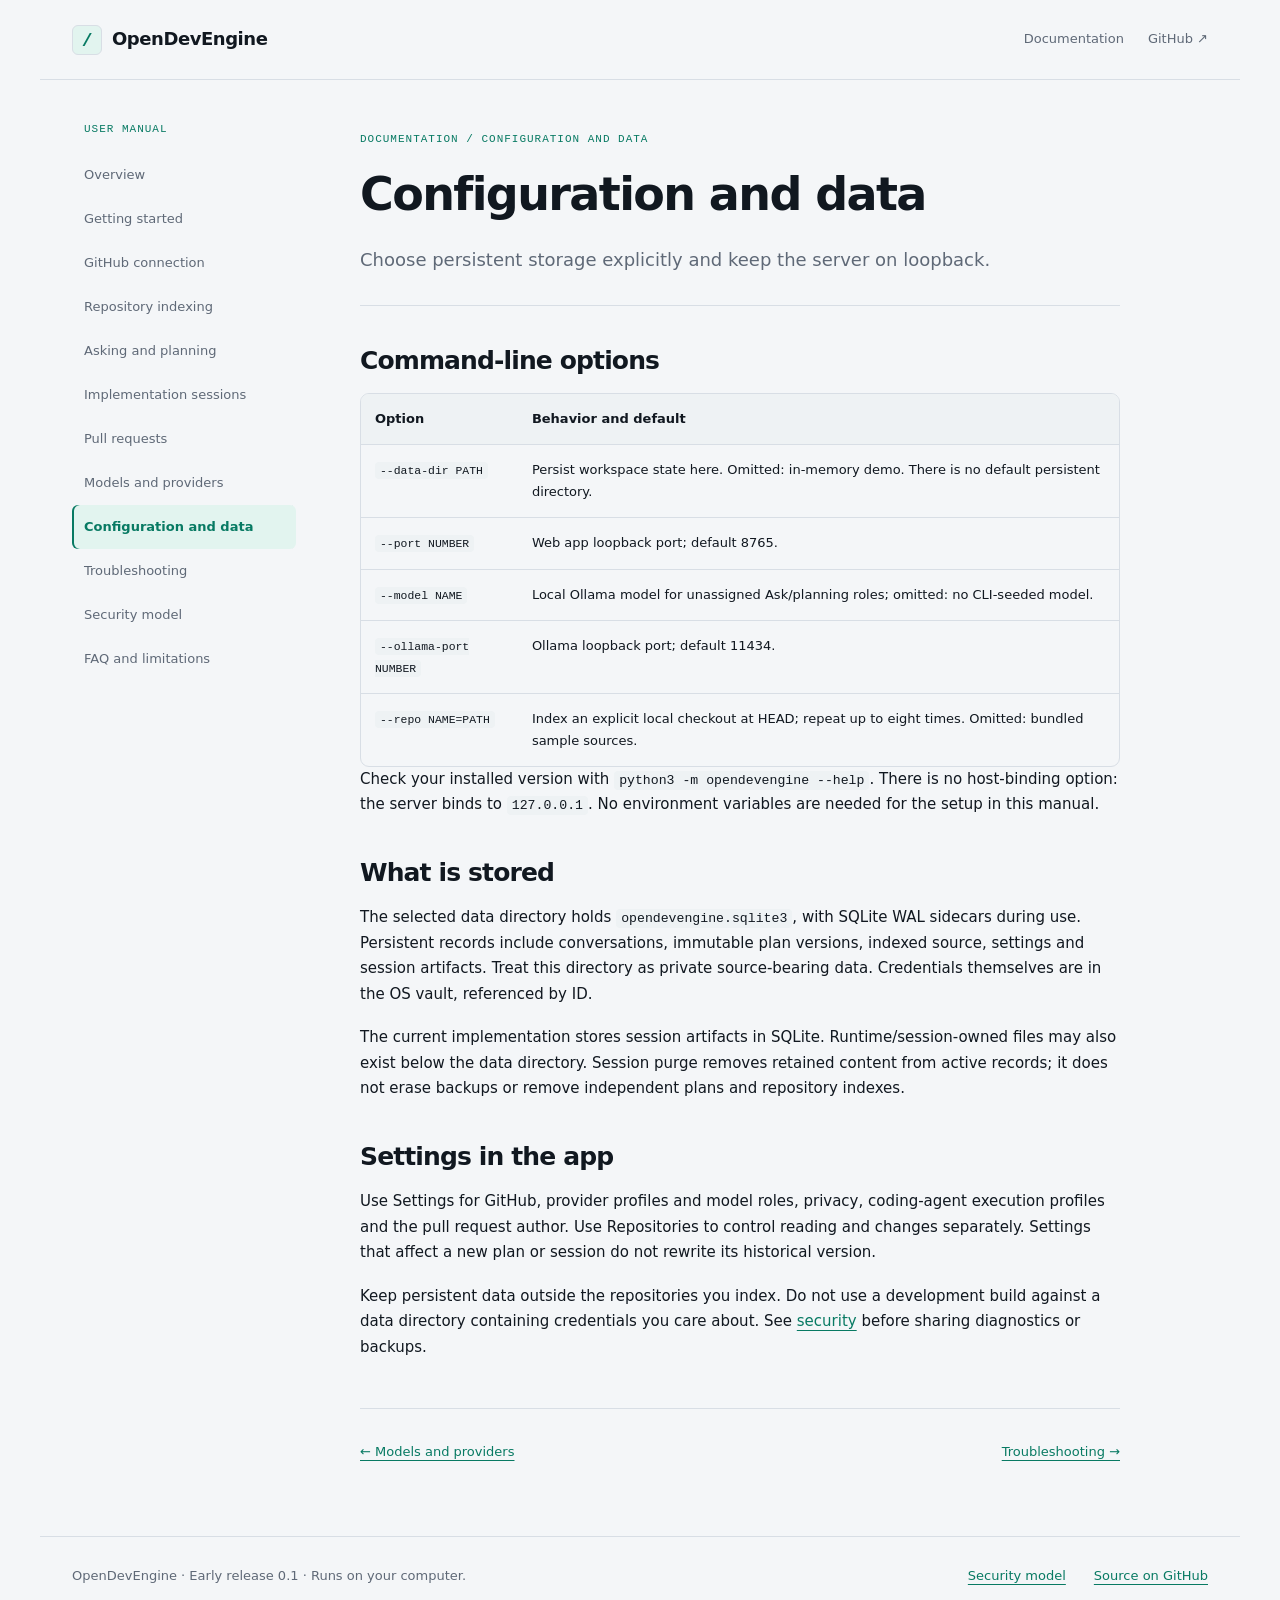
==== site/docs/configuration.html @ e7c565c9 "Initial public release of OpenDevEngine Self-hosted, repository-aware workspace for asking questions" ====
<!doctype html>
<html lang="en">
<head>
<meta charset="utf-8">
<meta name="viewport" content="width=device-width, initial-scale=1">
<title>Configuration and data · OpenDevEngine</title>
<meta name="description" content="Choose persistent storage explicitly and keep the server on loopback.">
<link rel="icon" type="image/svg+xml" href="../assets/favicon.svg">
<link rel="stylesheet" href="../assets/styles.css">
</head>
<body><a class="skip" href="#main">Skip to content</a>
<header class="topbar"><a class="brand" href="../index.html"><span class="mark" aria-hidden="true">/</span>OpenDevEngine</a>
<nav aria-label="Primary"><a href="index.html">Documentation</a><a href="https://github.com/opendevengine/opendevengine">GitHub <span aria-hidden="true">↗</span></a>
</nav>
</header>
<div class="docs-layout">
<aside class="sidebar">
<nav aria-label="Documentation">
<p class="eyebrow">User manual</p><a href="index.html">Overview</a><a href="getting-started.html">Getting started</a><a href="github.html">GitHub connection</a><a href="indexing.html">Repository indexing</a><a href="asking.html">Asking and planning</a><a href="sessions.html">Implementation sessions</a><a href="pull-requests.html">Pull requests</a><a href="models.html">Models and providers</a><a href="configuration.html" aria-current="page">Configuration and data</a><a href="troubleshooting.html">Troubleshooting</a><a href="security.html">Security model</a><a href="faq.html">FAQ and limitations</a>
</nav>
</aside>
<main id="main" tabindex="-1">
<article>
<header class="page-intro">
<p class="eyebrow">Documentation / Configuration and data</p>
<h1>Configuration and data</h1>
<p class="lead">Choose persistent storage explicitly and keep the server on loopback.</p>
</header>
<h2 id="flags">Command-line options</h2>
<div class="table-scroll" tabindex="0" role="region" aria-label="Command-line options">
<table>
<thead>
<tr><th>Option</th><th>Behavior and default</th>
</tr>
</thead>
<tbody>
<tr><td><code>--data-dir PATH</code></td><td>Persist workspace state here. Omitted: in-memory demo. There is no default persistent directory.</td>
</tr>
<tr><td><code>--port NUMBER</code></td><td>Web app loopback port; default 8765.</td>
</tr>
<tr><td><code>--model NAME</code></td><td>Local Ollama model for unassigned Ask/planning roles; omitted: no CLI-seeded model.</td>
</tr>
<tr><td><code>--ollama-port NUMBER</code></td><td>Ollama loopback port; default 11434.</td>
</tr>
<tr><td><code>--repo NAME=PATH</code></td><td>Index an explicit local checkout at HEAD; repeat up to eight times. Omitted: bundled sample sources.</td>
</tr>
</tbody>
</table>
</div>
<p>Check your installed version with <code>python3 -m opendevengine --help</code>. There is no host-binding option: the server binds to <code>127.0.0.1</code>. No environment variables are needed for the setup in this manual.</p>
<h2 id="storage">What is stored</h2>
<p>The selected data directory holds <code>opendevengine.sqlite3</code>, with SQLite WAL sidecars during use. Persistent records include conversations, immutable plan versions, indexed source, settings and session artifacts. Treat this directory as private source-bearing data. Credentials themselves are in the OS vault, referenced by ID.</p>
<p>The current implementation stores session artifacts in SQLite. Runtime/session-owned files may also exist below the data directory. Session purge removes retained content from active records; it does not erase backups or remove independent plans and repository indexes.</p>
<h2 id="settings">Settings in the app</h2>
<p>Use Settings for GitHub, provider profiles and model roles, privacy, coding-agent execution profiles and the pull request author. Use Repositories to control reading and changes separately. Settings that affect a new plan or session do not rewrite its historical version.</p>
<p>Keep persistent data outside the repositories you index. Do not use a development build against a data directory containing credentials you care about. See <a href="security.html">security</a> before sharing diagnostics or backups.</p>
<nav class="page-next" aria-label="Continue reading"><a href="models.html">← Models and providers</a><a href="troubleshooting.html">Troubleshooting →</a>
</nav>
</article>
</main>
</div>
<footer>
<p>OpenDevEngine · Early release 0.1 · Runs on your computer.</p><a href="../docs/security.html">Security model</a><a href="https://github.com/opendevengine/opendevengine">Source on GitHub</a>
</footer>
</body>
</html>
---- site/assets/styles.css ----
:root {
  color-scheme: dark;
  font-family: "Segoe UI", system-ui, sans-serif;
  --mono: ui-monospace, SFMono-Regular, Consolas, monospace;
  --page: #0b0d12;
  --surface: #11141b;
  --raised: #181d27;
  --line: #272e3a;
  --text: #f0f3f7;
  --muted: #98a2b3;
  --accent: #70e1c0;
  --accent-ink: #071a15;
  --accent-tint: #132821;
  --hover: #1e2531;
  --radius: 9px;
  --radius-sm: 6px;
  --radius-lg: 14px;
  --text-xs: 11px;
  --text-sm: 13px;
  --text-md: 15px;
}
@media (prefers-color-scheme: light) {
  :root {
    color-scheme: light;
    --page: #f4f6f8;
    --surface: #ffffff;
    --raised: #eef2f4;
    --line: #d8dee5;
    --text: #111820;
    --muted: #5f6977;
    /* Slightly darker than the app accent for text on the tinted active nav. */
    --accent: #087a63;
    --accent-ink: #ffffff;
    --accent-tint: #e2f4ef;
    --hover: #e7ecef;
  }
}
*, *::before, *::after { box-sizing: border-box; }
body { margin: 0; background: var(--page); color: var(--text); font-size: var(--text-md); line-height: 1.7; }
a { color: var(--accent); text-underline-offset: 4px; }
a:hover { text-decoration-thickness: 2px; }
a:focus-visible, [tabindex]:focus-visible { outline: 2px solid var(--accent); outline-offset: 4px; }
h1, h2, h3 { line-height: 1.18; text-wrap: balance; letter-spacing: -.035em; }
h1 { margin: 0 0 24px; font-size: clamp(36px, 4.8vw, 66px); font-weight: 650; }
h2 { font-size: clamp(27px, 3vw, 36px); font-weight: 600; }
h3 { font-size: 19px; font-weight: 600; }
p { margin: 0 0 18px; }
code, pre { font-family: var(--mono); }
code { font-size: .88em; overflow-wrap: anywhere; }
p code, li code, td code { background: var(--raised); padding: 2px 5px; border-radius: 4px; }
pre { max-width: 100%; overflow: auto; padding: 24px; margin: 24px 0; background: var(--surface); border: 1px solid var(--line); border-radius: var(--radius); line-height: 1.85; font-size: var(--text-sm); }
pre code { overflow-wrap: normal; }
img { display: block; max-width: 100%; height: auto; }
.skip { position: fixed; top: -100px; left: 16px; z-index: 10; padding: 12px 20px; color: var(--accent-ink); background: var(--accent); border-radius: var(--radius); }
.skip:focus { top: 12px; }
.topbar { max-width: 1200px; margin: auto; min-height: 80px; padding: 16px 32px; display: flex; justify-content: space-between; align-items: center; gap: 20px; border-bottom: 1px solid var(--line); }
.brand { display: inline-flex; align-items: center; gap: 10px; color: var(--text); font-weight: 650; font-size: 18px; letter-spacing: -.025em; text-decoration: none; }
.mark { display: grid; place-items: center; width: 30px; height: 30px; background: var(--accent-tint); color: var(--accent); border: 1px solid var(--line); border-radius: var(--radius-sm); font-family: var(--mono); }
.topbar nav { display: flex; align-items: center; gap: 24px; font-size: var(--text-sm); }
.topbar nav a { padding: 10px 0; text-decoration: none; color: var(--muted); }
.topbar nav a:hover, .topbar nav a[aria-current] { color: var(--accent); }
.landing { max-width: 1200px; margin: auto; padding: 0 32px; }
.hero { display: grid; grid-template-columns: 1.35fr 1fr; gap: 72px; align-items: center; padding: 88px 0 72px; }
.eyebrow { display: flex; align-items: center; gap: 8px; color: var(--accent); font-family: var(--mono); font-size: var(--text-xs); letter-spacing: .09em; text-transform: uppercase; margin-bottom: 24px; }
.status-dot { width: 6px; height: 6px; background: var(--accent); border-radius: 50%; }
.lead { font-size: 19px; line-height: 1.65; color: var(--muted); max-width: 650px; }
.actions { display: flex; flex-wrap: wrap; gap: 12px; margin: 30px 0 24px; }
.button { display: inline-flex; align-items: center; justify-content: center; gap: 22px; padding: 11px 18px; min-height: 46px; border: 1px solid var(--line); border-radius: var(--radius); color: var(--text); background: var(--surface); text-decoration: none; font-size: var(--text-sm); font-weight: 600; }
.button:hover { background: var(--hover); }
.button.primary { background: var(--accent); color: var(--accent-ink); border-color: var(--accent); }
.button.primary:hover { text-decoration: underline; }
.hero-note, .small { font-size: var(--text-sm); color: var(--muted); }
.workflow-card { border: 1px solid var(--line); border-radius: var(--radius-lg); background: var(--surface); padding: 28px; }
.workflow-card ol { list-style: none; padding: 0; margin: 0; }
.workflow-card li { display: flex; gap: 20px; padding: 20px 0; border-top: 1px solid var(--line); }
.workflow-card li:last-child { padding-bottom: 0; }
.workflow-card strong { font-size: 17px; font-weight: 600; }
.workflow-card p:not(.eyebrow) { font-size: var(--text-sm); color: var(--muted); margin: 3px 0 0; }
.step { font: var(--text-xs) var(--mono); color: var(--accent); padding-top: 8px; }
.section-heading { display: flex; justify-content: space-between; align-items: flex-end; gap: 24px; margin-bottom: 28px; }
.section-heading h2 { margin: 0; }
.section-heading .eyebrow { margin-bottom: 12px; }
.section-heading > a { font-size: var(--text-sm); }
figure { margin: 0; }
figure img { border: 1px solid var(--line); border-radius: var(--radius-lg); background: var(--surface); }
figcaption { margin: 16px 0 0; color: var(--muted); font-size: var(--text-sm); }
.section { padding: 64px 0; border-bottom: 1px solid var(--line); }
.section .eyebrow { margin-bottom: 14px; }
.section h2 { margin: 0 0 32px; }
.cards, .scope-grid { display: grid; grid-template-columns: repeat(3, minmax(0, 1fr)); gap: 32px; }
.cards h3, .scope-grid h3 { margin: 0 0 14px; }
.cards p, .scope-grid p, .scope-grid ul { color: var(--muted); }
.scope-grid ul { padding-left: 20px; }
.scope-grid li { margin-bottom: 8px; }
.notice { margin-top: 28px; padding: 24px; border: 1px solid var(--line); border-left: 3px solid var(--accent); border-radius: var(--radius-sm); background: var(--surface); font-size: var(--text-sm); }
.notice p:last-child { margin-bottom: 0; }
.quick-start { display: grid; grid-template-columns: 1fr 1.1fr; gap: 56px; align-items: start; }
.quick-start > div { min-width: 0; }
.quick-start pre { margin-top: 0; }
.closing { padding: 64px 0; max-width: 720px; }
.closing h2 { margin-top: 0; }
.closing p { color: var(--muted); }
footer { display: flex; flex-wrap: wrap; gap: 12px 28px; max-width: 1200px; margin: auto; padding: 28px 32px; border-top: 1px solid var(--line); font-size: var(--text-sm); color: var(--muted); }
footer p { margin: 0 auto 0 0; }
.docs-layout { max-width: 1200px; margin: auto; padding: 40px 32px 64px; display: grid; grid-template-columns: 224px minmax(0, 1fr); gap: 64px; align-items: start; }
.sidebar { position: sticky; top: 24px; }
.sidebar .eyebrow { margin: 0 0 14px 12px; }
.sidebar a { display: flex; align-items: center; min-height: 44px; padding: 8px 12px; border-radius: var(--radius-sm); color: var(--muted); text-decoration: none; font-size: var(--text-sm); line-height: 1.5; }
.sidebar a:hover { color: var(--text); background: var(--hover); }
.sidebar a[aria-current] { color: var(--accent); background: var(--accent-tint); box-shadow: inset 2px 0 var(--accent); font-weight: 600; }
.docs-layout main { min-width: 0; }
article { max-width: 760px; overflow-wrap: anywhere; }
.page-intro { padding: 10px 0 30px; border-bottom: 1px solid var(--line); margin-bottom: 36px; }
.page-intro h1 { font-size: clamp(34px, 4vw, 46px); }
.page-intro .eyebrow { margin-bottom: 18px; }
.page-intro .lead { margin-bottom: 0; font-size: 18px; }
article h2 { font-size: 25px; margin: 40px 0 18px; scroll-margin-top: 24px; }
article h3 { margin-top: 28px; }
article li { margin-bottom: 12px; padding-left: 4px; }
article ol, article ul { padding-left: 24px; }
dt { font-weight: 650; margin-top: 20px; }
dd { margin: 6px 0 20px; color: var(--muted); }
.table-scroll { max-width: 100%; overflow: auto; border: 1px solid var(--line); border-radius: var(--radius); }
table { width: 100%; border-collapse: collapse; text-align: left; font-size: var(--text-sm); }
th, td { padding: 14px; border-bottom: 1px solid var(--line); vertical-align: top; }
th { background: var(--raised); font-weight: 600; }
tr:last-child td { border-bottom: 0; }
.page-next { display: flex; flex-wrap: wrap; gap: 16px 28px; justify-content: space-between; margin-top: 48px; padding-top: 24px; border-top: 1px solid var(--line); font-size: var(--text-sm); }
.page-next a { padding: 8px 0; }
@media (max-width: 900px) {
  .hero { gap: 32px; padding-top: 60px; }
  .docs-layout { grid-template-columns: 190px minmax(0, 1fr); gap: 32px; }
  .quick-start { gap: 24px; }
  .cards, .scope-grid { gap: 24px; }
}
@media (max-width: 680px) {
  .topbar { padding: 12px 20px; min-height: 72px; gap: 12px; flex-wrap: wrap; }
  .topbar nav { gap: 16px; }
  .brand { font-size: 16px; }
  .mark { width: 25px; height: 25px; }
  .landing { padding: 0 20px; }
  .hero { grid-template-columns: 1fr; gap: 32px; padding: 44px 0; }
  h1 { font-size: 42px; }
  .lead { font-size: 18px; }
  .workflow-card { padding: 24px; }
  .section-heading { align-items: start; flex-direction: column; gap: 16px; }
  .section { padding: 44px 0; }
  .cards, .scope-grid, .quick-start { grid-template-columns: 1fr; }
  .quick-start { gap: 20px; }
  .cards, .scope-grid { gap: 24px; }
  .notice { padding: 20px; }
  .closing { padding: 44px 0; }
  pre { padding: 18px; font-size: 12px; }
  footer { padding: 24px 20px; }
  footer p { flex-basis: 100%; }
  .docs-layout { display: block; padding: 24px 20px 44px; }
  .sidebar { position: static; margin-bottom: 32px; border-bottom: 1px solid var(--line); padding-bottom: 20px; }
  .sidebar nav { display: grid; grid-template-columns: repeat(2, minmax(0, 1fr)); gap: 2px 8px; }
  .sidebar .eyebrow { grid-column: 1 / -1; margin-left: 10px; }
  .sidebar a { padding: 8px 10px; font-size: 12px; }
  .page-intro { padding-top: 0; }
}
@media (prefers-reduced-motion: reduce) {
  *, *::before, *::after { scroll-behavior: auto !important; animation: none !important; transition: none !important; }
}
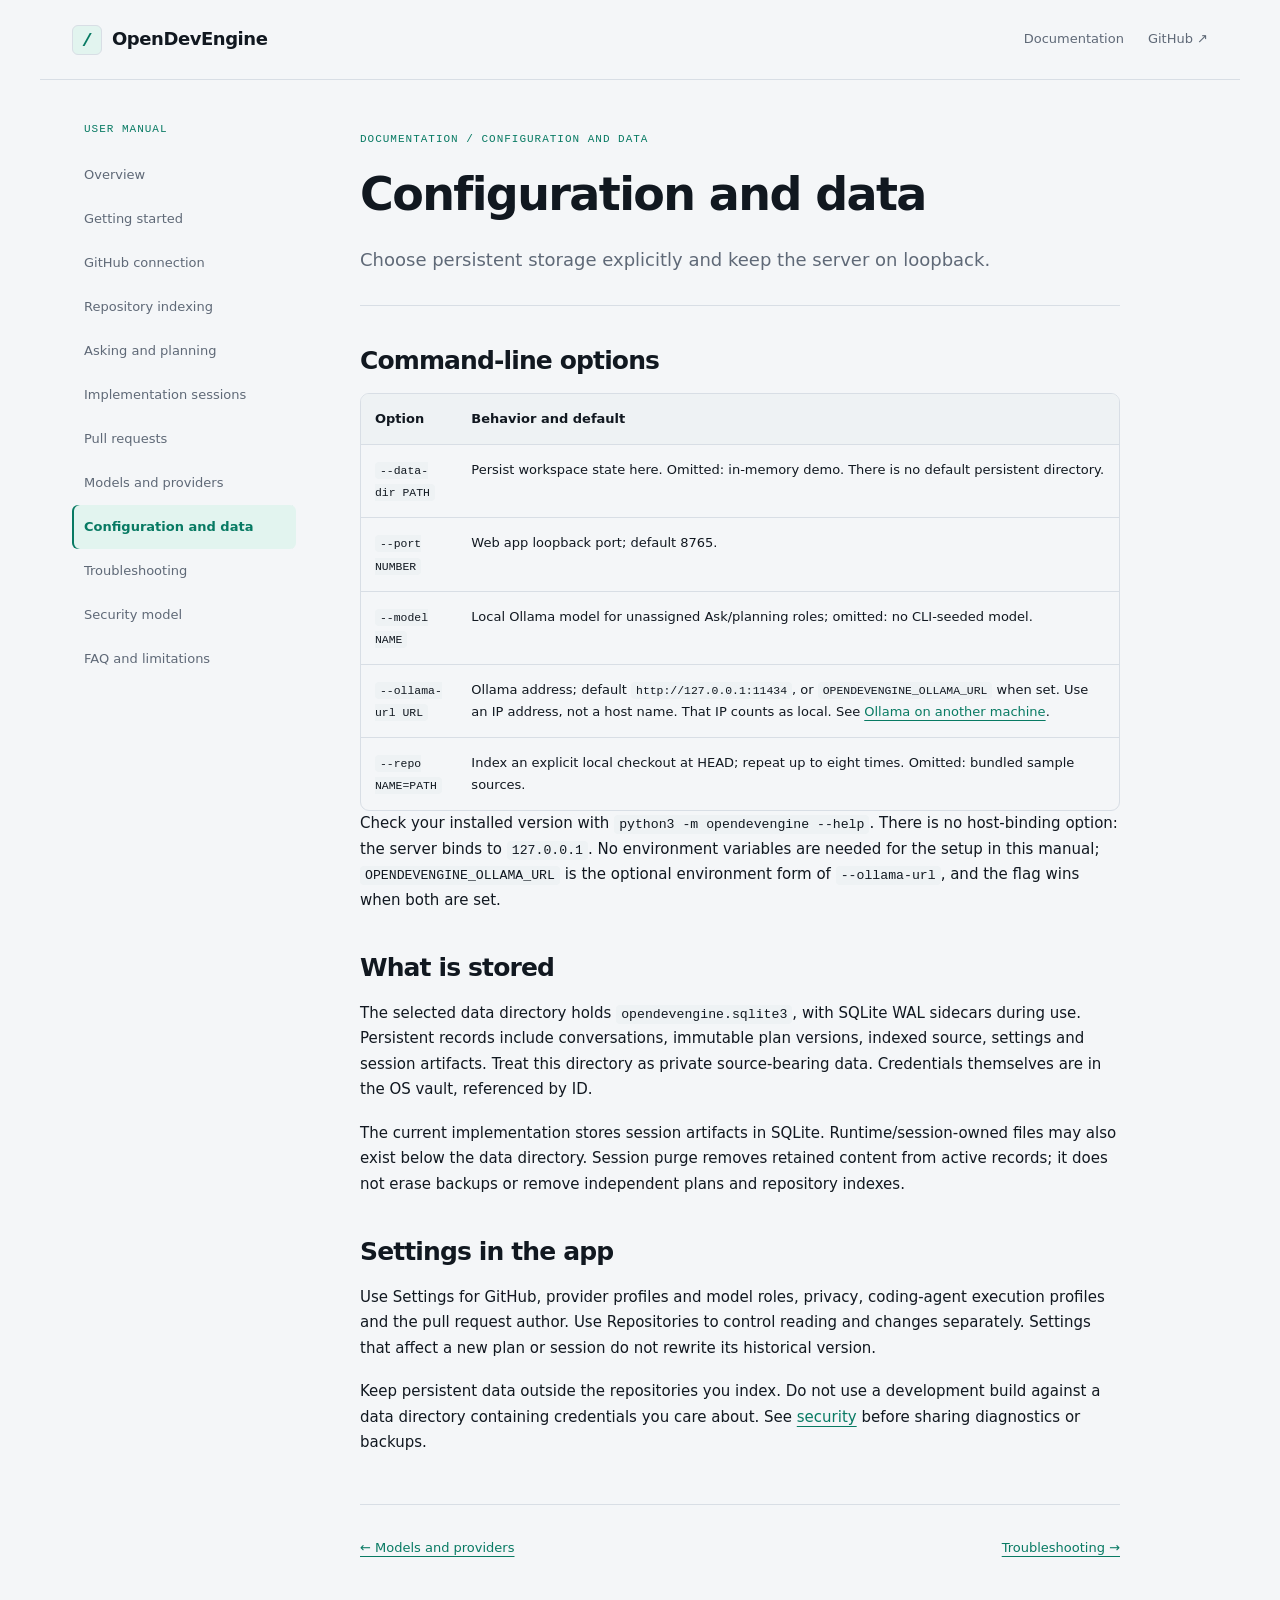
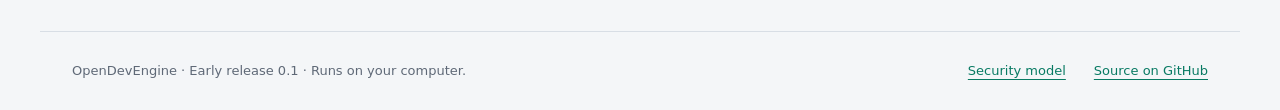
==== commit 3ab765c6: "feat(providers): use Ollama on another machine with --ollama-url --ollama-url (or OPENDEVENGINE_OLLA" ====
--- a/site/docs/configuration.html
+++ b/site/docs/configuration.html
@@ -40,14 +40,14 @@
 </tr>
 <tr><td><code>--model NAME</code></td><td>Local Ollama model for unassigned Ask/planning roles; omitted: no CLI-seeded model.</td>
 </tr>
-<tr><td><code>--ollama-port NUMBER</code></td><td>Ollama loopback port; default 11434.</td>
+<tr><td><code>--ollama-url URL</code></td><td>Ollama address; default <code>http://127.0.0.1:11434</code>, or <code>OPENDEVENGINE_OLLAMA_URL</code> when set. Use an IP address, not a host name. That IP counts as local. See <a href="models.html#other-machine">Ollama on another machine</a>.</td>
 </tr>
 <tr><td><code>--repo NAME=PATH</code></td><td>Index an explicit local checkout at HEAD; repeat up to eight times. Omitted: bundled sample sources.</td>
 </tr>
 </tbody>
 </table>
 </div>
-<p>Check your installed version with <code>python3 -m opendevengine --help</code>. There is no host-binding option: the server binds to <code>127.0.0.1</code>. No environment variables are needed for the setup in this manual.</p>
+<p>Check your installed version with <code>python3 -m opendevengine --help</code>. There is no host-binding option: the server binds to <code>127.0.0.1</code>. No environment variables are needed for the setup in this manual; <code>OPENDEVENGINE_OLLAMA_URL</code> is the optional environment form of <code>--ollama-url</code>, and the flag wins when both are set.</p>
 <h2 id="storage">What is stored</h2>
 <p>The selected data directory holds <code>opendevengine.sqlite3</code>, with SQLite WAL sidecars during use. Persistent records include conversations, immutable plan versions, indexed source, settings and session artifacts. Treat this directory as private source-bearing data. Credentials themselves are in the OS vault, referenced by ID.</p>
 <p>The current implementation stores session artifacts in SQLite. Runtime/session-owned files may also exist below the data directory. Session purge removes retained content from active records; it does not erase backups or remove independent plans and repository indexes.</p>
